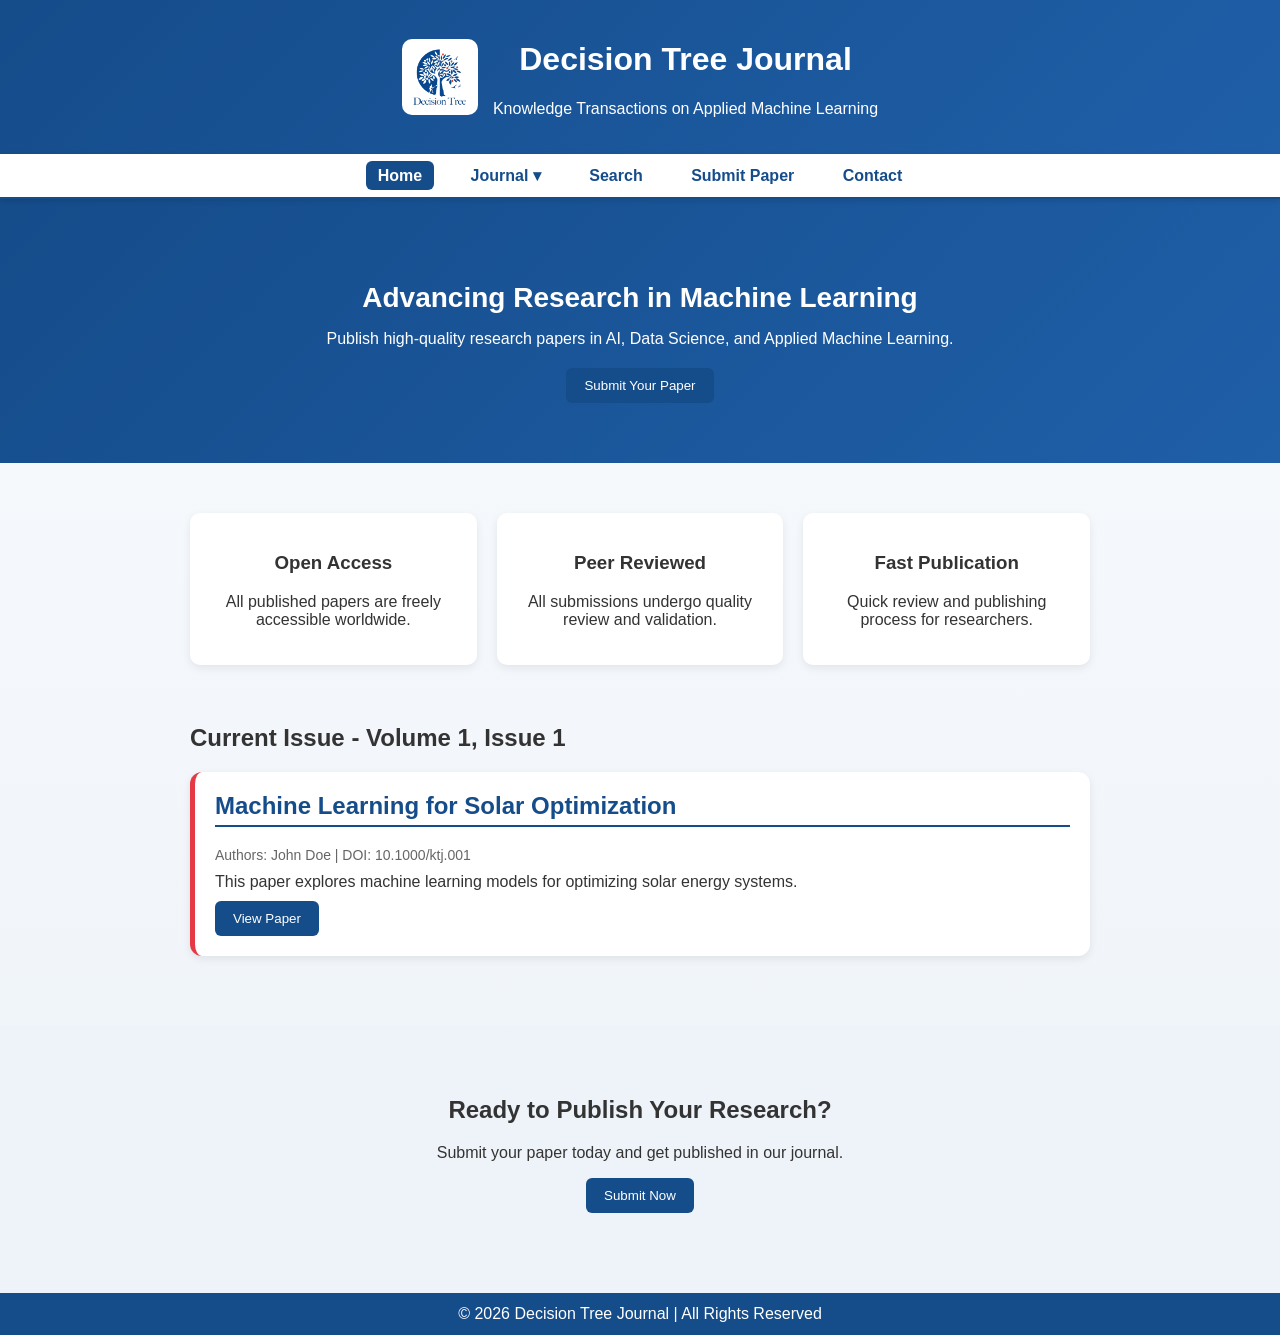
==== index.html @ e6f692b2 "Add files via upload" ====
<!DOCTYPE html>
<html lang="en">
<head>
<meta charset="UTF-8">
<meta name="viewport" content="width=device-width, initial-scale=1.0">

<title>Decision Tree Journal</title>
<meta name="description" content="Open Access Journal for Applied Machine Learning Research">

<link rel="stylesheet" href="style.css">
</head>

<body>

<!-- ===== HEADER ===== -->
<header>
  <div class="header-container">
    <div class="logo-box">
      <img src="images/logo.png" class="logo" alt="Logo">
    </div>
    <div>
      <h1>Decision Tree Journal</h1>
      <p>Knowledge Transactions on Applied Machine Learning</p>
    </div>
  </div>
</header>

<!-- ===== NAVBAR ===== -->
<nav>

<a href="index.html" class="active">Home</a>

<div class="dropdown">
  <a href="#">Journal ▾</a>
  <div class="dropdown-content">
    <a href="index.html">Current Issue</a>
    <a href="archives.html">Archives</a>
    <a href="editorial.html">Editorial Board</a>
  </div>
</div>

<a href="search.html">Search</a>
<a href="submit.html">Submit Paper</a>
<a href="contact.html">Contact</a>

</nav>

<!-- ===== MAIN CONTENT ===== -->
<main>

<!-- ===== HERO SECTION ===== -->
<section class="hero">
  <h2>Advancing Research in Machine Learning</h2>
  <p>Publish high-quality research papers in AI, Data Science, and Applied Machine Learning.</p>

  <a href="submit.html">
    <button>Submit Your Paper</button>
  </a>
</section>

<!-- ===== FEATURES ===== -->
<section class="features container">

  <div class="feature-box">
    <h3>Open Access</h3>
    <p>All published papers are freely accessible worldwide.</p>
  </div>

  <div class="feature-box">
    <h3>Peer Reviewed</h3>
    <p>All submissions undergo quality review and validation.</p>
  </div>

  <div class="feature-box">
    <h3>Fast Publication</h3>
    <p>Quick review and publishing process for researchers.</p>
  </div>

</section>

<!-- ===== CURRENT ISSUE ===== -->
<section class="container">

<h2>Current Issue - Volume 1, Issue 1</h2>

<div class="paper" data-category="ml">
<h2 class="paper-title">
  <a href="paper1.html">Machine Learning for Solar Optimization</a>
</h2>

<div class="meta">
Authors: John Doe | DOI: 10.1000/ktj.001
</div>

<div class="abstract">
This paper explores machine learning models for optimizing solar energy systems.
</div>

<a href="paper1.html">
<button>View Paper</button>
</a>
</div>

</section>

<!-- ===== CTA ===== -->
<section class="cta">
  <h2>Ready to Publish Your Research?</h2>
  <p>Submit your paper today and get published in our journal.</p>

  <a href="submit.html">
    <button>Submit Now</button>
  </a>
</section>

</main>

<!-- ===== FOOTER ===== -->
<footer>
© 2026 Decision Tree Journal | All Rights Reserved
</footer>

</body>
</html>
---- style.css ----
:root {
  --primary: #154c8a;   /* Logo Blue */
  --secondary: #0f2f5c; /* Dark Blue */
  --accent: #e63946;    /* Red */
  --background: #f9fbfd;
  --text: #333;
}

/* ===== BASE ===== */
body {
  font-family: 'Segoe UI', Arial;
  margin: 0;
  background: linear-gradient(to bottom, #f9fbfd, #eef3f9);
  color: var(--text);
}

a {
  color: var(--primary);
  text-decoration: none;
}

a:hover {
  color: var(--accent);
}

/* ===== HEADER ===== */
header {
  background: linear-gradient(135deg, #154c8a, #1f5fa8);
  color: white;
  padding: 20px;
  text-align: center;
}

.header-container {
  display: flex;
  align-items: center;
  justify-content: center;
  gap: 15px;
}

.logo {
  width: 70px;
}

/* ===== NAVBAR ===== */
nav {
  background: white;
  padding: 12px;
  text-align: center;
  border-bottom: 2px solid var(--primary);
  box-shadow: 0 2px 5px rgba(0,0,0,0.1);

  position: sticky;
  top: 0;
  z-index: 1000;
}

nav a {
  margin: 10px;
  font-weight: 600;
  padding: 6px 12px;
}

/* Active & Hover */
nav a.active,
nav a:hover {
  background: var(--primary);
  color: white;
  border-radius: 6px;
}

/* ===== DROPDOWN ===== */
.dropdown {
  display: inline-block;
  position: relative;
}

.dropdown-content {
  display: none;
  position: absolute;
  background: white;
  min-width: 160px;
  box-shadow: 0 4px 8px rgba(0,0,0,0.1);
  border-radius: 6px;
}

.dropdown-content a {
  display: block;
  padding: 10px;
  text-align: left;
}

.dropdown:hover .dropdown-content {
  display: block;
}

/* ===== CONTAINER ===== */
.container {
  max-width: 900px;
  margin: auto;
  padding: 20px;
}

/* ===== PAPER CARD ===== */
.paper {
  background: white;
  padding: 20px;
  margin-bottom: 20px;
  border-radius: 12px;
  box-shadow: 0 3px 8px rgba(0,0,0,0.08);
  border-left: 5px solid var(--accent);
}

.paper h2 {
  margin-top: 0;
  color: var(--primary);
  border-bottom: 2px solid var(--primary);
  padding-bottom: 5px;
}

/* ===== META ===== */
.meta {
  font-size: 14px;
  color: #666;
  margin-bottom: 10px;
}

.abstract {
  margin: 10px 0;
}

/* ===== BUTTON ===== */
button {
  padding: 10px 18px;
  background: var(--primary);
  color: white;
  border: none;
  border-radius: 6px;
  cursor: pointer;
}

button:hover {
  background: var(--secondary);
}

/* ===== CARD (Paper Page) ===== */
.card {
  background: white;
  padding: 25px;
  border-radius: 12px;
  box-shadow: 0 3px 8px rgba(0,0,0,0.08);
}

/* ===== FOOTER ===== */
footer {
  background: var(--primary);
  color: white;
  text-align: center;
  padding: 12px;
  margin-top: 30px;
}

/* Logo container (IMPORTANT FIX) */
.logo-box {
  background: white;
  padding: 8px;
  border-radius: 10px;
  display: flex;
  align-items: center;
}

/* Improve logo size */
.logo {
  width: 60px;
}

/* Better header alignment */
.header-container {
  display: flex;
  align-items: center;
  justify-content: center;
  gap: 15px;
}

/* HERO */
.hero {
  text-align: center;
  padding: 60px 20px;
  background: linear-gradient(135deg, #154c8a, #1f5fa8);
  color: white;
}

.hero h2 {
  font-size: 28px;
  margin-bottom: 10px;
}

.hero p {
  margin-bottom: 20px;
}

/* FEATURES */
.features {
  display: flex;
  gap: 20px;
  justify-content: space-between;
  margin-top: 30px;
}

.feature-box {
  background: white;
  padding: 20px;
  border-radius: 10px;
  flex: 1;
  text-align: center;
  box-shadow: 0 3px 8px rgba(0,0,0,0.08);
}

/* CTA */
.cta {
  text-align: center;
  padding: 50px 20px;
  background: #eef3f9;
  margin-top: 30px;
}

/* Search Bar */
#searchInput {
  width: 60%;
  padding: 10px;
  margin-right: 10px;
  border-radius: 6px;
  border: 1px solid #ccc;
}

/* Dropdown */
#filterCategory {
  padding: 10px;
  border-radius: 6px;
}
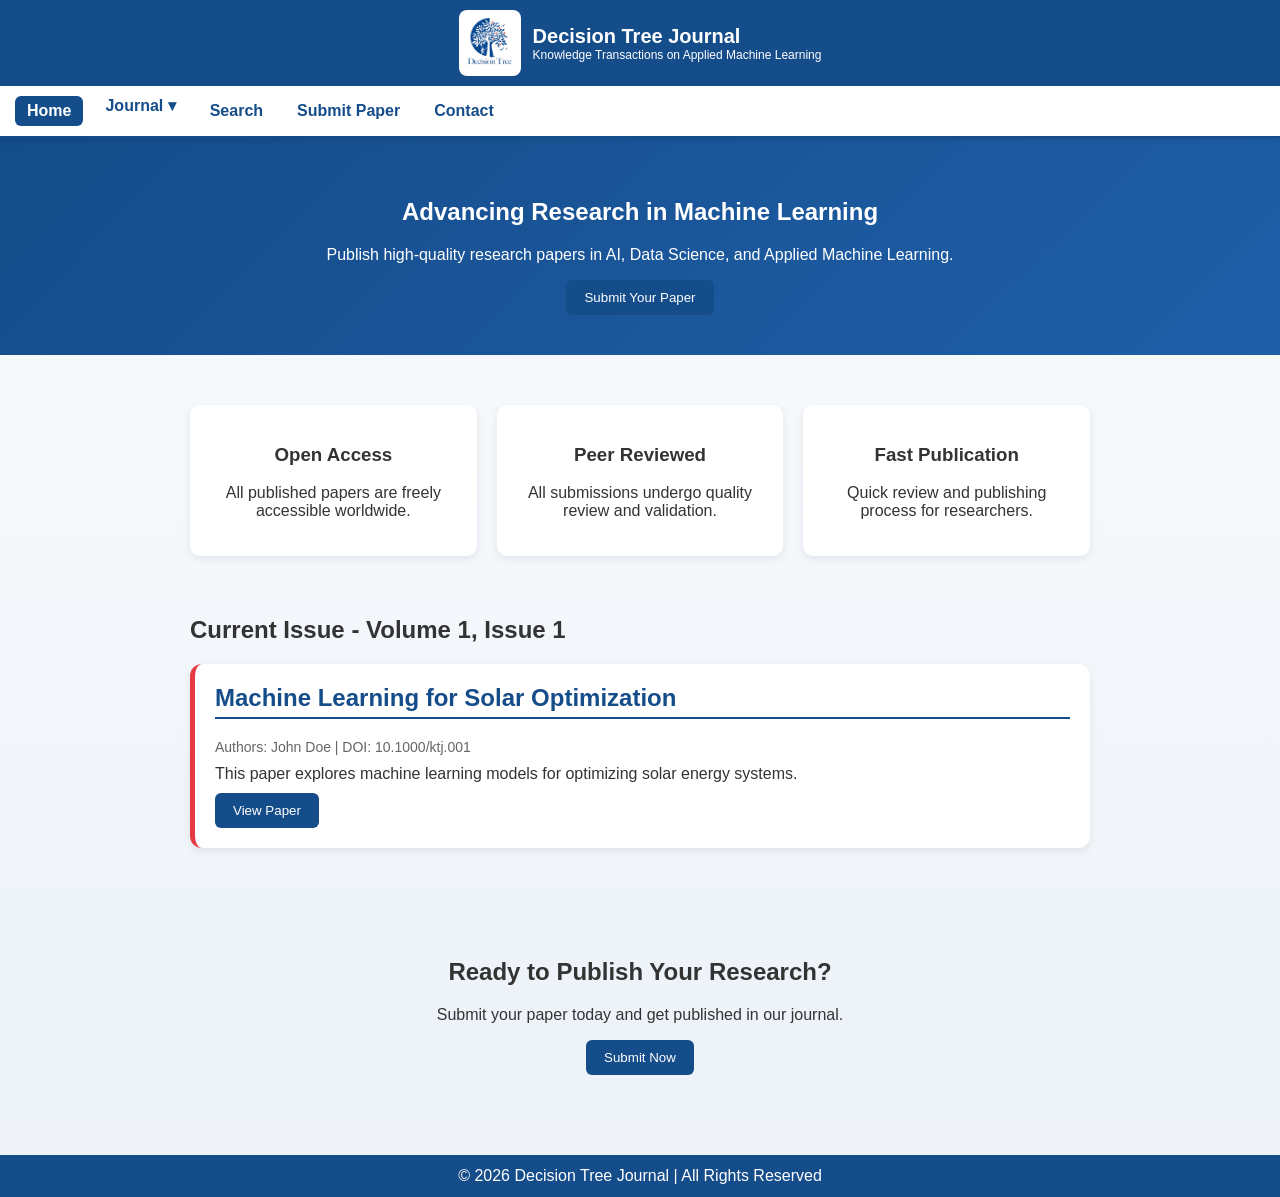
==== commit 5a83fcda: "NAV Bar ☰ and related styles" ====
--- a/index.html
+++ b/index.html
@@ -25,30 +25,42 @@
   </div>
 </header>
 
-<!-- ===== NAVBAR ===== -->
+<!-- ===== NAVBAR (UPDATED) ===== -->
 <nav>
+  <div class="nav-container">
 
-<a href="index.html" class="active">Home</a>
+    <!-- Hamburger -->
+    <div class="menu-toggle" onclick="toggleMenu()">
+      &#9776;
+    </div>
 
-<div class="dropdown">
-  <a href="#">Journal ▾</a>
-  <div class="dropdown-content">
-    <a href="index.html">Current Issue</a>
-    <a href="archives.html">Archives</a>
-    <a href="editorial.html">Editorial Board</a>
+    <!-- Links -->
+    <div class="nav-links" id="navLinks">
+
+      <a href="index.html" class="active">Home</a>
+
+      <div class="dropdown">
+        <a href="#">Journal ▾</a>
+        <div class="dropdown-content">
+          <a href="index.html">Current Issue</a>
+          <a href="archives.html">Archives</a>
+          <a href="editorial.html">Editorial Board</a>
+        </div>
+      </div>
+
+      <a href="search.html">Search</a>
+      <a href="submit.html">Submit Paper</a>
+      <a href="contact.html">Contact</a>
+
+    </div>
+
   </div>
-</div>
-
-<a href="search.html">Search</a>
-<a href="submit.html">Submit Paper</a>
-<a href="contact.html">Contact</a>
-
 </nav>
 
 <!-- ===== MAIN CONTENT ===== -->
 <main>
 
-<!-- ===== HERO SECTION ===== -->
+<!-- ===== HERO ===== -->
 <section class="hero">
   <h2>Advancing Research in Machine Learning</h2>
   <p>Publish high-quality research papers in AI, Data Science, and Applied Machine Learning.</p>
@@ -120,5 +132,13 @@
 © 2026 Decision Tree Journal | All Rights Reserved
 </footer>
 
+<!-- ===== JAVASCRIPT ===== -->
+<script>
+function toggleMenu() {
+  let menu = document.getElementById("navLinks");
+  menu.classList.toggle("show");
+}
+</script>
+
 </body>
 </html>
--- a/style.css
+++ b/style.css
@@ -1,7 +1,7 @@
 :root {
-  --primary: #154c8a;   /* Logo Blue */
-  --secondary: #0f2f5c; /* Dark Blue */
-  --accent: #e63946;    /* Red */
+  --primary: #154c8a;
+  --secondary: #0f2f5c;
+  --accent: #e63946;
   --background: #f9fbfd;
   --text: #333;
 }
@@ -25,28 +25,43 @@
 
 /* ===== HEADER ===== */
 header {
-  background: linear-gradient(135deg, #154c8a, #1f5fa8);
-  color: white;
-  padding: 20px;
-  text-align: center;
+  background: var(--primary);
+  color: white;
+  padding: 10px 15px;
 }
 
 .header-container {
   display: flex;
   align-items: center;
   justify-content: center;
-  gap: 15px;
+  gap: 12px;
+  flex-wrap: wrap;
+}
+
+.logo-box {
+  background: white;
+  padding: 6px;
+  border-radius: 8px;
 }
 
 .logo {
-  width: 70px;
+  width: 50px;
+}
+
+header h1 {
+  font-size: 20px;
+  margin: 0;
+}
+
+header p {
+  font-size: 12px;
+  margin: 0;
 }
 
 /* ===== NAVBAR ===== */
 nav {
   background: white;
-  padding: 12px;
-  text-align: center;
+  padding: 10px 15px;
   border-bottom: 2px solid var(--primary);
   box-shadow: 0 2px 5px rgba(0,0,0,0.1);
 
@@ -55,15 +70,35 @@
   z-index: 1000;
 }
 
-nav a {
-  margin: 10px;
+/* NAV STRUCTURE */
+.nav-container {
+  display: flex;
+  justify-content: space-between;
+  align-items: center;
+}
+
+/* NAV LINKS */
+.nav-links {
+  display: flex;
+  gap: 10px;
+}
+
+/* HAMBURGER */
+.menu-toggle {
+  display: none;
+  font-size: 22px;
+  cursor: pointer;
+}
+
+/* NAV LINKS STYLE */
+.nav-links a {
   font-weight: 600;
   padding: 6px 12px;
 }
 
-/* Active & Hover */
-nav a.active,
-nav a:hover {
+/* Active + Hover */
+.nav-links a.active,
+.nav-links a:hover {
   background: var(--primary);
   color: white;
   border-radius: 6px;
@@ -71,7 +106,6 @@
 
 /* ===== DROPDOWN ===== */
 .dropdown {
-  display: inline-block;
   position: relative;
 }
 
@@ -87,7 +121,6 @@
 .dropdown-content a {
   display: block;
   padding: 10px;
-  text-align: left;
 }
 
 .dropdown:hover .dropdown-content {
@@ -101,7 +134,7 @@
   padding: 20px;
 }
 
-/* ===== PAPER CARD ===== */
+/* ===== PAPER ===== */
 .paper {
   background: white;
   padding: 20px;
@@ -118,11 +151,10 @@
   padding-bottom: 5px;
 }
 
-/* ===== META ===== */
+/* ===== TEXT ===== */
 .meta {
   font-size: 14px;
   color: #666;
-  margin-bottom: 10px;
 }
 
 .abstract {
@@ -143,67 +175,18 @@
   background: var(--secondary);
 }
 
-/* ===== CARD (Paper Page) ===== */
-.card {
-  background: white;
-  padding: 25px;
-  border-radius: 12px;
-  box-shadow: 0 3px 8px rgba(0,0,0,0.08);
-}
-
-/* ===== FOOTER ===== */
-footer {
-  background: var(--primary);
-  color: white;
-  text-align: center;
-  padding: 12px;
-  margin-top: 30px;
-}
-
-/* Logo container (IMPORTANT FIX) */
-.logo-box {
-  background: white;
-  padding: 8px;
-  border-radius: 10px;
-  display: flex;
-  align-items: center;
-}
-
-/* Improve logo size */
-.logo {
-  width: 60px;
-}
-
-/* Better header alignment */
-.header-container {
-  display: flex;
-  align-items: center;
-  justify-content: center;
-  gap: 15px;
-}
-
-/* HERO */
+/* ===== HERO ===== */
 .hero {
   text-align: center;
-  padding: 60px 20px;
+  padding: 40px 15px;
   background: linear-gradient(135deg, #154c8a, #1f5fa8);
   color: white;
 }
 
-.hero h2 {
-  font-size: 28px;
-  margin-bottom: 10px;
-}
-
-.hero p {
-  margin-bottom: 20px;
-}
-
-/* FEATURES */
+/* ===== FEATURES ===== */
 .features {
   display: flex;
   gap: 20px;
-  justify-content: space-between;
   margin-top: 30px;
 }
 
@@ -216,25 +199,101 @@
   box-shadow: 0 3px 8px rgba(0,0,0,0.08);
 }
 
-/* CTA */
+/* ===== CTA ===== */
 .cta {
   text-align: center;
   padding: 50px 20px;
   background: #eef3f9;
+}
+
+/* ===== FOOTER ===== */
+footer {
+  background: var(--primary);
+  color: white;
+  text-align: center;
+  padding: 12px;
   margin-top: 30px;
 }
 
-/* Search Bar */
-#searchInput {
-  width: 60%;
+/* ===== MOBILE ===== */
+@media (max-width: 768px) {
+
+  /* Header */
+  .header-container {
+    flex-direction: column;
+    text-align: center;
+  }
+
+  .logo {
+    width: 45px;
+  }
+
+  header h1 {
+    font-size: 18px;
+  }
+
+  header p {
+    font-size: 11px;
+  }
+
+  /* NAV */
+  .menu-toggle {
+    display: block;
+  }
+
+  .nav-links {
+    display: none;
+    flex-direction: column;
+    width: 100%;
+    background: white;
+    margin-top: 10px;
+  }
+
+  .nav-links a {
+    padding: 10px;
+    border-top: 1px solid #eee;
+  }
+
+  .nav-links.show {
+    display: flex;
+  }
+
+  /* Dropdown mobile fix */
+  .dropdown-content {
+    position: static;
+    box-shadow: none;
+  }
+
+  /* Features fix */
+  .features {
+    flex-direction: column;
+  }
+
+  /* Hero */
+  .hero h2 {
+    font-size: 20px;
+  }
+
+  .hero p {
+    font-size: 14px;
+  }
+}
+
+/* SEARCH BOX */
+.search-box {
+  display: flex;
+  gap: 10px;
+  flex-wrap: wrap;
+}
+
+.search-box input {
+  flex: 1;
   padding: 10px;
-  margin-right: 10px;
   border-radius: 6px;
   border: 1px solid #ccc;
 }
 
-/* Dropdown */
-#filterCategory {
+.search-box select {
   padding: 10px;
   border-radius: 6px;
 }
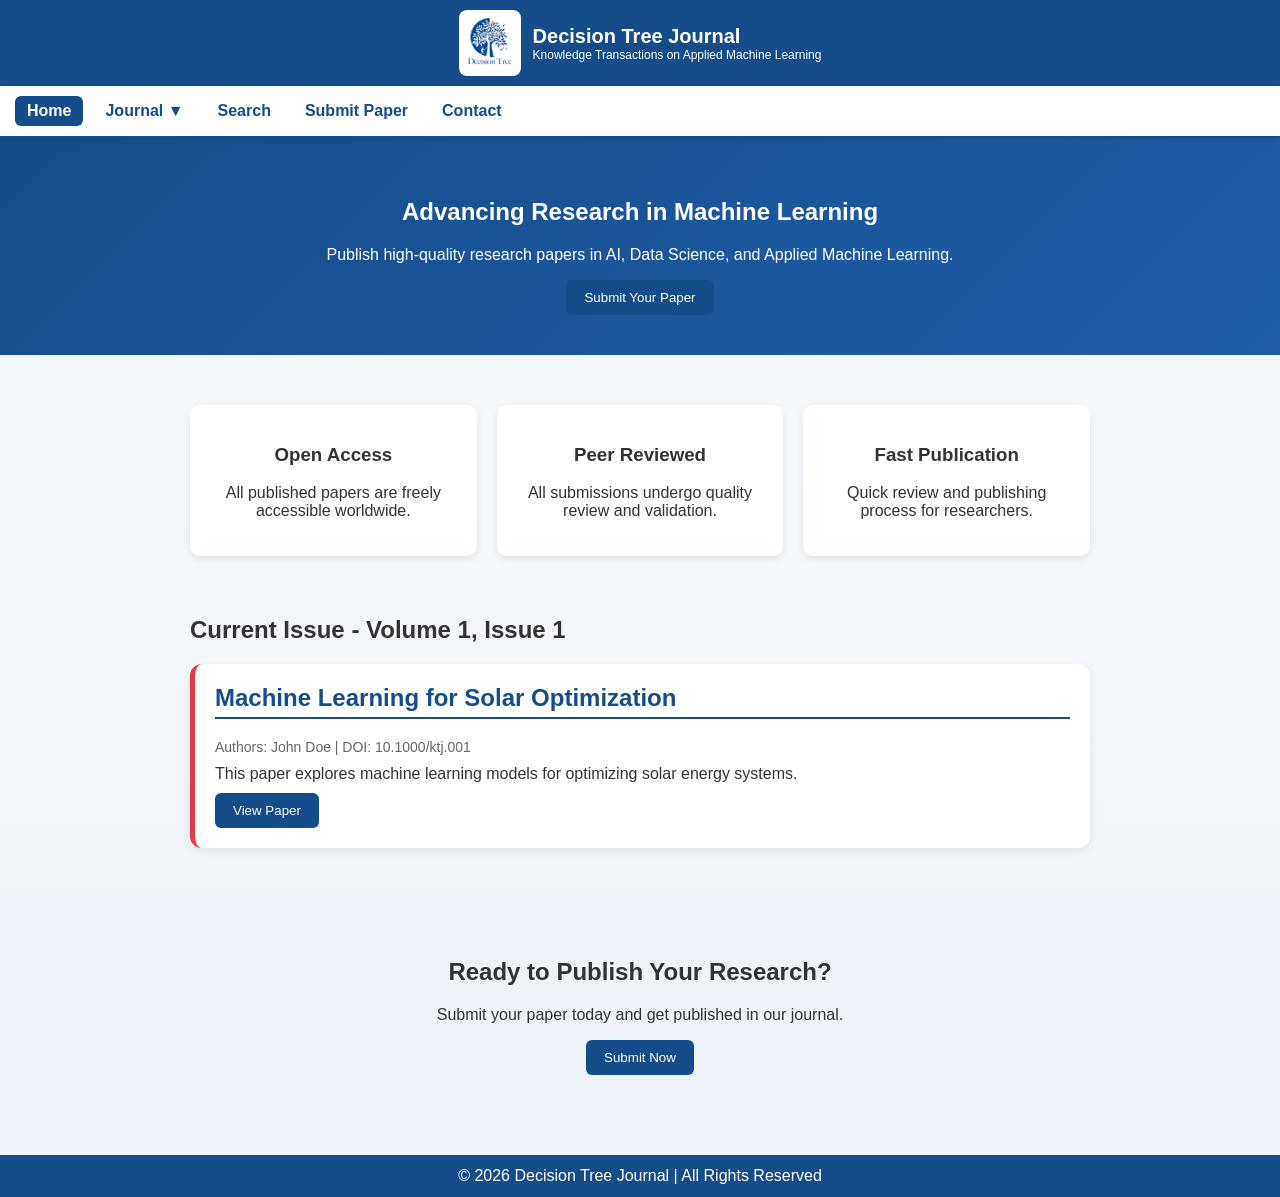
==== commit 11acca4b: "fix" ====
--- a/index.html
+++ b/index.html
@@ -25,7 +25,7 @@
   </div>
 </header>
 
-<!-- ===== NAVBAR (UPDATED) ===== -->
+<!-- ===== NAVBAR ===== -->
 <nav>
   <div class="nav-container">
 
@@ -39,8 +39,12 @@
 
       <a href="index.html" class="active">Home</a>
 
+      <!-- DROPDOWN -->
       <div class="dropdown">
-        <a href="#">Journal ▾</a>
+        <a href="#" onclick="toggleDropdown(event)">
+          Journal ▼
+        </a>
+
         <div class="dropdown-content">
           <a href="index.html">Current Issue</a>
           <a href="archives.html">Archives</a>
@@ -60,7 +64,7 @@
 <!-- ===== MAIN CONTENT ===== -->
 <main>
 
-<!-- ===== HERO ===== -->
+<!-- HERO -->
 <section class="hero">
   <h2>Advancing Research in Machine Learning</h2>
   <p>Publish high-quality research papers in AI, Data Science, and Applied Machine Learning.</p>
@@ -70,7 +74,7 @@
   </a>
 </section>
 
-<!-- ===== FEATURES ===== -->
+<!-- FEATURES -->
 <section class="features container">
 
   <div class="feature-box">
@@ -90,7 +94,7 @@
 
 </section>
 
-<!-- ===== CURRENT ISSUE ===== -->
+<!-- CURRENT ISSUE -->
 <section class="container">
 
 <h2>Current Issue - Volume 1, Issue 1</h2>
@@ -115,7 +119,7 @@
 
 </section>
 
-<!-- ===== CTA ===== -->
+<!-- CTA -->
 <section class="cta">
   <h2>Ready to Publish Your Research?</h2>
   <p>Submit your paper today and get published in our journal.</p>
@@ -134,10 +138,23 @@
 
 <!-- ===== JAVASCRIPT ===== -->
 <script>
+
+/* HAMBURGER MENU */
 function toggleMenu() {
   let menu = document.getElementById("navLinks");
   menu.classList.toggle("show");
 }
+
+/* DROPDOWN CLICK (MOBILE) */
+function toggleDropdown(event) {
+  event.preventDefault();
+
+  let dropdown = event.target.parentElement;
+  let content = dropdown.querySelector(".dropdown-content");
+
+  content.classList.toggle("show-dropdown");
+}
+
 </script>
 
 </body>
--- a/style.css
+++ b/style.css
@@ -70,7 +70,6 @@
   z-index: 1000;
 }
 
-/* NAV STRUCTURE */
 .nav-container {
   display: flex;
   justify-content: space-between;
@@ -80,6 +79,7 @@
 /* NAV LINKS */
 .nav-links {
   display: flex;
+  align-items: center;
   gap: 10px;
 }
 
@@ -90,15 +90,30 @@
   cursor: pointer;
 }
 
-/* NAV LINKS STYLE */
+/* NAV LINK STYLE */
 .nav-links a {
   font-weight: 600;
   padding: 6px 12px;
 }
 
-/* Active + Hover */
+/* ACTIVE + HOVER */
 .nav-links a.active,
 .nav-links a:hover {
+  background: var(--primary);
+  color: white;
+  border-radius: 6px;
+}
+
+/* ===== FIX JOURNAL BUTTON ===== */
+.dropdown > a {
+  font-weight: 600;
+  padding: 6px 12px;
+  display: inline-block;
+  color: var(--primary);
+}
+
+.dropdown > a:hover,
+.dropdown > a.active {
   background: var(--primary);
   color: white;
   border-radius: 6px;
@@ -109,6 +124,7 @@
   position: relative;
 }
 
+/* Hidden initially */
 .dropdown-content {
   display: none;
   position: absolute;
@@ -116,15 +132,32 @@
   min-width: 160px;
   box-shadow: 0 4px 8px rgba(0,0,0,0.1);
   border-radius: 6px;
-}
-
+
+  opacity: 0;
+  transform: translateY(10px);
+  transition: all 0.2s ease;
+}
+
+/* Dropdown links */
 .dropdown-content a {
   display: block;
   padding: 10px;
 }
 
-.dropdown:hover .dropdown-content {
+/* Desktop hover */
+@media (min-width: 769px) {
+  .dropdown:hover .dropdown-content {
+    display: block;
+    opacity: 1;
+    transform: translateY(0);
+  }
+}
+
+/* Mobile click */
+.dropdown-content.show-dropdown {
   display: block;
+  opacity: 1;
+  transform: translateY(0);
 }
 
 /* ===== CONTAINER ===== */
@@ -258,13 +291,14 @@
     display: flex;
   }
 
-  /* Dropdown mobile fix */
+  /* Dropdown mobile */
   .dropdown-content {
     position: static;
+    width: 100%;
     box-shadow: none;
   }
 
-  /* Features fix */
+  /* Features */
   .features {
     flex-direction: column;
   }
@@ -279,7 +313,7 @@
   }
 }
 
-/* SEARCH BOX */
+/* ===== SEARCH BOX ===== */
 .search-box {
   display: flex;
   gap: 10px;
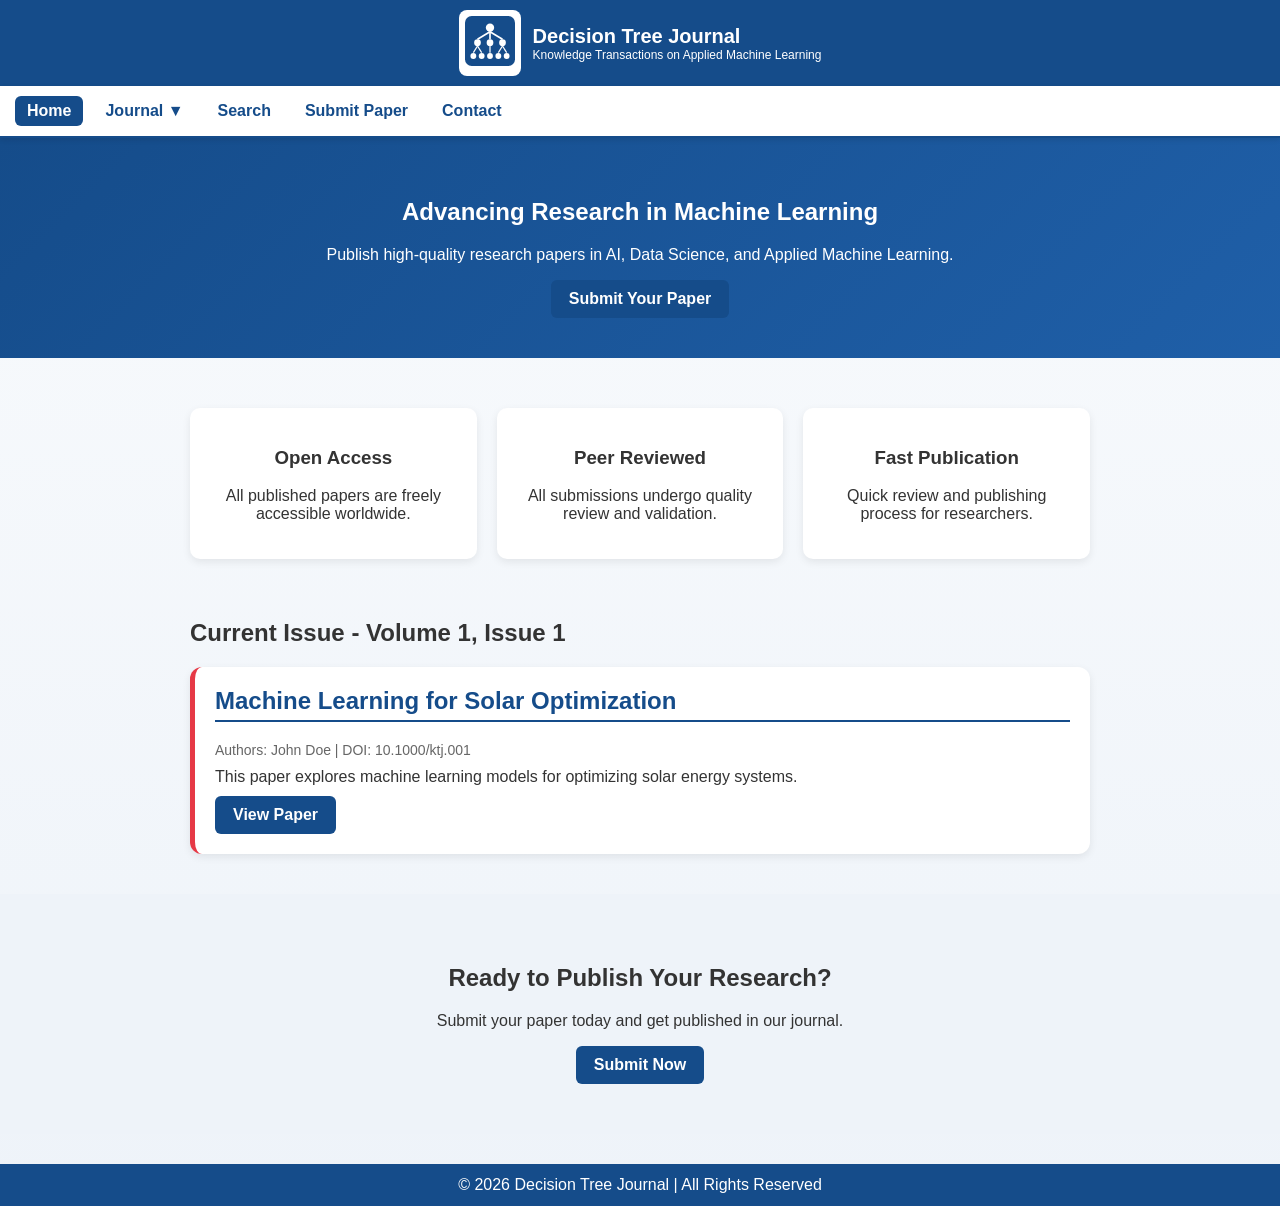
==== commit f3e5e291: "Implement reusable button styles and update links to use buttons; enhance card styling for consisten" ====
--- a/index.html
+++ b/index.html
@@ -16,7 +16,7 @@
 <header>
   <div class="header-container">
     <div class="logo-box">
-      <img src="images/logo.png" class="logo" alt="Logo">
+      <img src="images/logo.svg" class="logo" alt="Logo">
     </div>
     <div>
       <h1>Decision Tree Journal</h1>
@@ -69,9 +69,7 @@
   <h2>Advancing Research in Machine Learning</h2>
   <p>Publish high-quality research papers in AI, Data Science, and Applied Machine Learning.</p>
 
-  <a href="submit.html">
-    <button>Submit Your Paper</button>
-  </a>
+  <a href="submit.html" class="btn">Submit Your Paper</a>
 </section>
 
 <!-- FEATURES -->
@@ -112,9 +110,7 @@
 This paper explores machine learning models for optimizing solar energy systems.
 </div>
 
-<a href="paper1.html">
-<button>View Paper</button>
-</a>
+<a href="paper1.html" class="btn">View Paper</a>
 </div>
 
 </section>
@@ -124,9 +120,7 @@
   <h2>Ready to Publish Your Research?</h2>
   <p>Submit your paper today and get published in our journal.</p>
 
-  <a href="submit.html">
-    <button>Submit Now</button>
-  </a>
+  <a href="submit.html" class="btn">Submit Now</a>
 </section>
 
 </main>
@@ -148,12 +142,20 @@
 /* DROPDOWN CLICK (MOBILE) */
 function toggleDropdown(event) {
   event.preventDefault();
-
-  let dropdown = event.target.parentElement;
-  let content = dropdown.querySelector(".dropdown-content");
-
+  let content = event.currentTarget.nextElementSibling;
+  document.querySelectorAll(".dropdown-content").forEach(el => {
+    if (el !== content) el.classList.remove("show-dropdown");
+  });
   content.classList.toggle("show-dropdown");
 }
+
+document.addEventListener("click", function(e) {
+  if (!e.target.closest(".dropdown")) {
+    document.querySelectorAll(".dropdown-content").forEach(el => {
+      el.classList.remove("show-dropdown");
+    });
+  }
+});
 
 </script>
 
--- a/style.css
+++ b/style.css
@@ -208,6 +208,23 @@
   background: var(--secondary);
 }
 
+/* Reusable button-like links */
+.btn {
+  display: inline-block;
+  padding: 10px 18px;
+  background: var(--primary);
+  color: white;
+  border: none;
+  border-radius: 6px;
+  cursor: pointer;
+  font-weight: 600;
+}
+
+.btn:hover {
+  background: var(--secondary);
+  color: white;
+}
+
 /* ===== HERO ===== */
 .hero {
   text-align: center;
@@ -330,4 +347,17 @@
 .search-box select {
   padding: 10px;
   border-radius: 6px;
+}
+
+/* Shared card block used on multiple pages */
+.card {
+  background: white;
+  padding: 20px;
+  margin-bottom: 20px;
+  border-radius: 12px;
+  box-shadow: 0 3px 8px rgba(0, 0, 0, 0.08);
+}
+
+.card.center {
+  text-align: center;
 }
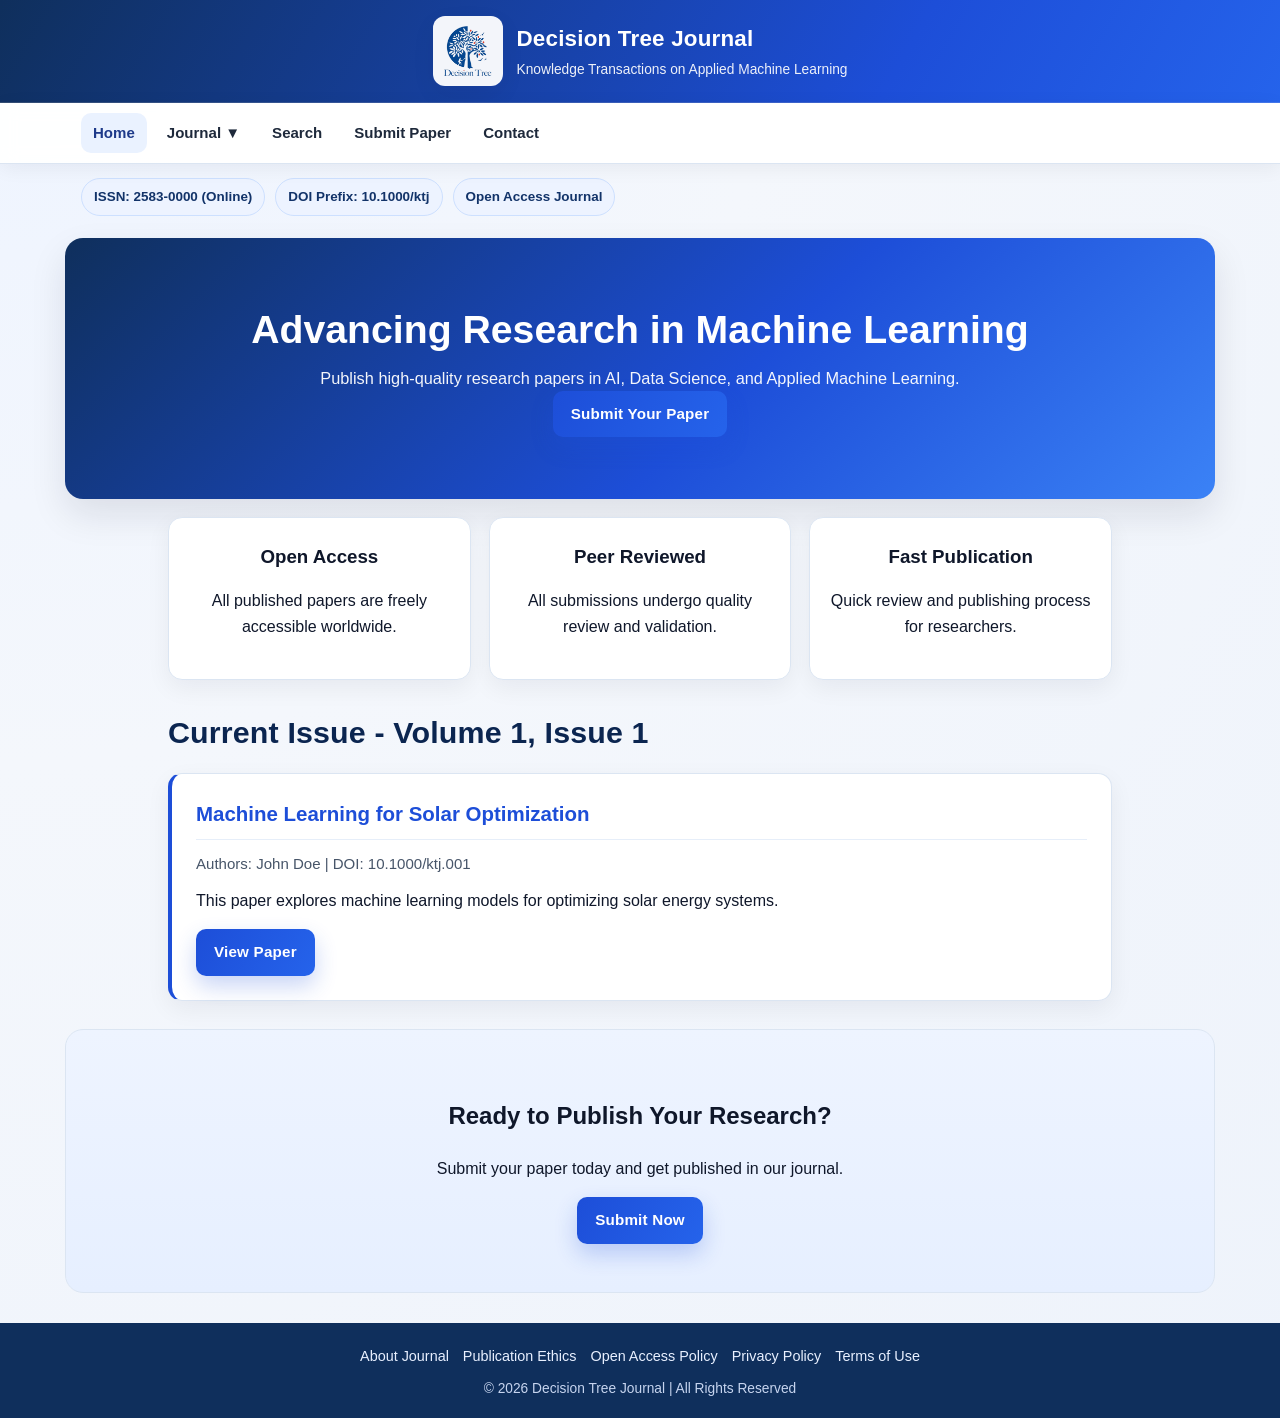
==== commit cb5d26e0: "Update logo image format to PNG, add publication badges section, and enhance footer links across mul" ====
--- a/index.html
+++ b/index.html
@@ -16,7 +16,7 @@
 <header>
   <div class="header-container">
     <div class="logo-box">
-      <img src="images/logo.svg" class="logo" alt="Logo">
+      <img src="images/logo.png" class="logo" alt="Logo">
     </div>
     <div>
       <h1>Decision Tree Journal</h1>
@@ -61,6 +61,14 @@
   </div>
 </nav>
 
+<section class="publication-strip">
+  <div class="publication-badges">
+    <span>ISSN: 2583-0000 (Online)</span>
+    <span>DOI Prefix: 10.1000/ktj</span>
+    <span>Open Access Journal</span>
+  </div>
+</section>
+
 <!-- ===== MAIN CONTENT ===== -->
 <main>
 
@@ -95,7 +103,7 @@
 <!-- CURRENT ISSUE -->
 <section class="container">
 
-<h2>Current Issue - Volume 1, Issue 1</h2>
+<h2 class="section-title">Current Issue - Volume 1, Issue 1</h2>
 
 <div class="paper" data-category="ml">
 <h2 class="paper-title">
@@ -127,7 +135,14 @@
 
 <!-- ===== FOOTER ===== -->
 <footer>
-© 2026 Decision Tree Journal | All Rights Reserved
+  <div class="footer-links">
+    <a href="about.html">About Journal</a>
+    <a href="ethics.html">Publication Ethics</a>
+    <a href="open-access.html">Open Access Policy</a>
+    <a href="privacy.html">Privacy Policy</a>
+    <a href="terms.html">Terms of Use</a>
+  </div>
+  <p class="footer-copy">© 2026 Decision Tree Journal | All Rights Reserved</p>
 </footer>
 
 <!-- ===== JAVASCRIPT ===== -->
--- a/style.css
+++ b/style.css
@@ -1,150 +1,160 @@
 :root {
-  --primary: #154c8a;
-  --secondary: #0f2f5c;
-  --accent: #e63946;
-  --background: #f9fbfd;
-  --text: #333;
-}
-
-/* ===== BASE ===== */
+  --bg: #f4f7fc;
+  --surface: #ffffff;
+  --surface-soft: #f8faff;
+  --text: #0f172a;
+  --text-muted: #475569;
+  --primary: #1d4ed8;
+  --primary-dark: #1e3a8a;
+  --border: #dbe5f2;
+  --shadow-sm: 0 8px 24px rgba(15, 23, 42, 0.06);
+  --shadow-md: 0 16px 36px rgba(15, 23, 42, 0.1);
+  --radius: 14px;
+}
+
+* {
+  box-sizing: border-box;
+}
+
 body {
-  font-family: 'Segoe UI', Arial;
   margin: 0;
-  background: linear-gradient(to bottom, #f9fbfd, #eef3f9);
+  font-family: "Segoe UI", "Inter", "Roboto", Arial, sans-serif;
   color: var(--text);
+  background: radial-gradient(circle at top left, #eef4ff 0%, var(--bg) 40%, #eef3fb 100%);
+  line-height: 1.6;
 }
 
 a {
   color: var(--primary);
   text-decoration: none;
+  transition: color 0.2s ease;
 }
 
 a:hover {
-  color: var(--accent);
-}
-
-/* ===== HEADER ===== */
+  color: var(--primary-dark);
+}
+
 header {
-  background: var(--primary);
-  color: white;
-  padding: 10px 15px;
+  background: linear-gradient(120deg, #0f2f5c 0%, #1d4ed8 70%, #2563eb 100%);
+  color: #fff;
+  padding: 16px 18px;
+  border-bottom: 1px solid rgba(255, 255, 255, 0.15);
 }
 
 .header-container {
+  max-width: 1150px;
+  margin: 0 auto;
   display: flex;
   align-items: center;
   justify-content: center;
-  gap: 12px;
+  gap: 14px;
   flex-wrap: wrap;
 }
 
 .logo-box {
-  background: white;
-  padding: 6px;
-  border-radius: 8px;
+  background: rgba(255, 255, 255, 0.95);
+  padding: 8px;
+  border-radius: 12px;
+  box-shadow: var(--shadow-sm);
 }
 
 .logo {
-  width: 50px;
+  width: 54px;
+  display: block;
 }
 
 header h1 {
-  font-size: 20px;
   margin: 0;
+  font-size: 1.4rem;
+  font-weight: 700;
+  letter-spacing: 0.2px;
 }
 
 header p {
-  font-size: 12px;
-  margin: 0;
-}
-
-/* ===== NAVBAR ===== */
+  margin: 2px 0 0;
+  font-size: 0.86rem;
+  opacity: 0.92;
+}
+
 nav {
-  background: white;
-  padding: 10px 15px;
-  border-bottom: 2px solid var(--primary);
-  box-shadow: 0 2px 5px rgba(0,0,0,0.1);
-
   position: sticky;
   top: 0;
   z-index: 1000;
+  background: rgba(255, 255, 255, 0.94);
+  border-bottom: 1px solid var(--border);
+  box-shadow: 0 4px 20px rgba(15, 23, 42, 0.06);
+  backdrop-filter: blur(8px);
 }
 
 .nav-container {
+  max-width: 1150px;
+  margin: 0 auto;
+  padding: 10px 16px;
   display: flex;
   justify-content: space-between;
   align-items: center;
 }
 
-/* NAV LINKS */
 .nav-links {
   display: flex;
   align-items: center;
-  gap: 10px;
-}
-
-/* HAMBURGER */
+  gap: 8px;
+}
+
 .menu-toggle {
   display: none;
-  font-size: 22px;
+  font-size: 24px;
+  line-height: 1;
   cursor: pointer;
-}
-
-/* NAV LINK STYLE */
-.nav-links a {
+  color: var(--text);
+  padding: 6px 10px;
+  border-radius: 10px;
+}
+
+.nav-links a,
+.dropdown > a {
+  color: #1e293b;
   font-weight: 600;
-  padding: 6px 12px;
-}
-
-/* ACTIVE + HOVER */
+  font-size: 0.94rem;
+  padding: 8px 12px;
+  border-radius: 10px;
+  transition: all 0.2s ease;
+}
+
 .nav-links a.active,
-.nav-links a:hover {
-  background: var(--primary);
-  color: white;
-  border-radius: 6px;
-}
-
-/* ===== FIX JOURNAL BUTTON ===== */
-.dropdown > a {
-  font-weight: 600;
-  padding: 6px 12px;
-  display: inline-block;
-  color: var(--primary);
-}
-
+.nav-links a:hover,
 .dropdown > a:hover,
 .dropdown > a.active {
-  background: var(--primary);
-  color: white;
-  border-radius: 6px;
-}
-
-/* ===== DROPDOWN ===== */
+  background: #eaf2ff;
+  color: var(--primary-dark);
+}
+
 .dropdown {
   position: relative;
 }
 
-/* Hidden initially */
 .dropdown-content {
   display: none;
   position: absolute;
-  background: white;
-  min-width: 160px;
-  box-shadow: 0 4px 8px rgba(0,0,0,0.1);
-  border-radius: 6px;
-
+  top: calc(100% + 8px);
+  left: 0;
+  min-width: 210px;
+  background: var(--surface);
+  border: 1px solid var(--border);
+  border-radius: 12px;
+  box-shadow: var(--shadow-sm);
   opacity: 0;
-  transform: translateY(10px);
-  transition: all 0.2s ease;
-}
-
-/* Dropdown links */
+  transform: translateY(8px);
+  transition: opacity 0.2s ease, transform 0.2s ease;
+}
+
 .dropdown-content a {
   display: block;
-  padding: 10px;
-}
-
-/* Desktop hover */
+  padding: 10px 12px;
+  border-radius: 8px;
+  margin: 6px;
+}
+
 @media (min-width: 769px) {
   .dropdown:hover .dropdown-content {
     display: block;
@@ -153,211 +163,350 @@
   }
 }
 
-/* Mobile click */
 .dropdown-content.show-dropdown {
   display: block;
   opacity: 1;
   transform: translateY(0);
 }
 
-/* ===== CONTAINER ===== */
 .container {
-  max-width: 900px;
-  margin: auto;
-  padding: 20px;
-}
-
-/* ===== PAPER ===== */
+  max-width: 980px;
+  margin: 28px auto;
+  padding: 0 18px;
+}
+
+.section-title {
+  margin: 0 0 16px;
+  font-size: clamp(1.35rem, 2.5vw, 1.9rem);
+  font-weight: 700;
+  letter-spacing: 0.15px;
+  color: #0b2550;
+}
+
+.page-title {
+  margin: 0 0 10px;
+  font-size: clamp(1.55rem, 3vw, 2.1rem);
+  line-height: 1.2;
+  color: #0b2550;
+}
+
+.publication-strip {
+  max-width: 1150px;
+  margin: 14px auto 0;
+  padding: 0 16px;
+}
+
+.publication-badges {
+  display: flex;
+  flex-wrap: wrap;
+  gap: 10px;
+  align-items: center;
+}
+
+.publication-badges span {
+  display: inline-block;
+  background: #edf3ff;
+  color: #123369;
+  border: 1px solid #cde0ff;
+  border-radius: 999px;
+  padding: 7px 12px;
+  font-size: 0.84rem;
+  font-weight: 600;
+}
+
+.hero {
+  margin: 22px auto 0;
+  max-width: 1150px;
+  border-radius: 18px;
+  text-align: center;
+  padding: 68px 20px 62px;
+  color: #fff;
+  background: linear-gradient(135deg, #0f2f5c 0%, #1d4ed8 58%, #3b82f6 100%);
+  box-shadow: var(--shadow-md);
+}
+
+.hero h2 {
+  margin: 0 0 12px;
+  font-size: clamp(1.7rem, 4vw, 2.45rem);
+  font-weight: 750;
+  line-height: 1.2;
+}
+
+.hero p {
+  margin: 0 auto;
+  max-width: 760px;
+  font-size: 1.02rem;
+  opacity: 0.95;
+}
+
+.features {
+  display: flex;
+  gap: 18px;
+  margin-top: 18px;
+}
+
+.feature-box {
+  flex: 1;
+  background: var(--surface);
+  border: 1px solid var(--border);
+  border-radius: var(--radius);
+  padding: 24px 20px;
+  text-align: center;
+  box-shadow: var(--shadow-sm);
+  transition: transform 0.2s ease, box-shadow 0.2s ease;
+}
+
+.feature-box:hover {
+  transform: translateY(-3px);
+  box-shadow: var(--shadow-md);
+}
+
+.feature-box h3 {
+  margin-top: 0;
+  margin-bottom: 8px;
+}
+
+.paper,
+.card {
+  background: var(--surface);
+  border: 1px solid var(--border);
+  border-radius: var(--radius);
+  padding: 24px;
+  margin-bottom: 18px;
+  box-shadow: var(--shadow-sm);
+}
+
 .paper {
-  background: white;
-  padding: 20px;
-  margin-bottom: 20px;
-  border-radius: 12px;
-  box-shadow: 0 3px 8px rgba(0,0,0,0.08);
-  border-left: 5px solid var(--accent);
+  border-left: 4px solid var(--primary);
 }
 
 .paper h2 {
-  margin-top: 0;
-  color: var(--primary);
-  border-bottom: 2px solid var(--primary);
-  padding-bottom: 5px;
-}
-
-/* ===== TEXT ===== */
+  margin: 0 0 12px;
+  color: #0b2550;
+  font-size: 1.28rem;
+  border-bottom: 1px solid #e6eef9;
+  padding-bottom: 8px;
+}
+
 .meta {
-  font-size: 14px;
-  color: #666;
+  color: var(--text-muted);
+  font-size: 0.94rem;
 }
 
 .abstract {
-  margin: 10px 0;
-}
-
-/* ===== BUTTON ===== */
-button {
-  padding: 10px 18px;
-  background: var(--primary);
-  color: white;
-  border: none;
-  border-radius: 6px;
-  cursor: pointer;
-}
-
-button:hover {
-  background: var(--secondary);
-}
-
-/* Reusable button-like links */
+  margin: 12px 0 16px;
+}
+
+button,
 .btn {
   display: inline-block;
-  padding: 10px 18px;
-  background: var(--primary);
-  color: white;
   border: none;
-  border-radius: 6px;
+  border-radius: 10px;
+  padding: 11px 18px;
+  font-size: 0.95rem;
+  font-weight: 600;
+  letter-spacing: 0.2px;
   cursor: pointer;
-  font-weight: 600;
-}
-
+  background: linear-gradient(120deg, #1d4ed8 0%, #2563eb 100%);
+  color: #fff;
+  box-shadow: 0 10px 22px rgba(29, 78, 216, 0.24);
+  transition: transform 0.2s ease, box-shadow 0.2s ease, filter 0.2s ease;
+}
+
+button:hover,
 .btn:hover {
-  background: var(--secondary);
-  color: white;
-}
-
-/* ===== HERO ===== */
-.hero {
+  color: #fff;
+  transform: translateY(-1px);
+  box-shadow: 0 14px 26px rgba(29, 78, 216, 0.3);
+  filter: brightness(1.02);
+}
+
+.cta {
+  max-width: 1150px;
+  margin: 22px auto 0;
+  padding: 48px 20px;
   text-align: center;
-  padding: 40px 15px;
-  background: linear-gradient(135deg, #154c8a, #1f5fa8);
-  color: white;
-}
-
-/* ===== FEATURES ===== */
+  border-radius: 18px;
+  background: linear-gradient(180deg, #eef4ff 0%, #e6efff 100%);
+  border: 1px solid var(--border);
+}
+
+footer {
+  margin-top: 30px;
+  padding: 22px 16px 18px;
+  text-align: center;
+  color: #dbe7ff;
+  background: #0f2f5c;
+}
+
+.footer-links {
+  margin: 0 0 10px;
+  display: flex;
+  justify-content: center;
+  flex-wrap: wrap;
+  gap: 8px 14px;
+}
+
+.footer-links a {
+  color: #e8f0ff;
+  font-size: 0.9rem;
+}
+
+.footer-links a:hover {
+  color: #ffffff;
+}
+
+.footer-copy {
+  margin: 0;
+  font-size: 0.86rem;
+  opacity: 0.9;
+}
+
+.search-box {
+  display: flex;
+  gap: 10px;
+  flex-wrap: wrap;
+}
+
+.search-box input,
+.search-box select {
+  padding: 11px 12px;
+  border: 1px solid #cdd9ea;
+  border-radius: 10px;
+  background: #fff;
+  font-size: 0.95rem;
+  outline: none;
+}
+
+.search-box input {
+  flex: 1;
+  min-width: 220px;
+}
+
+.search-box input:focus,
+.search-box select:focus {
+  border-color: #7aa2ff;
+  box-shadow: 0 0 0 3px rgba(59, 130, 246, 0.2);
+}
+
+.card.center {
+  text-align: center;
+}
+
+/* Subtle section reveals for a polished feel */
+.hero,
+.features,
+.paper,
+.card,
+.cta {
+  animation: sectionFadeUp 560ms ease both;
+}
+
 .features {
-  display: flex;
-  gap: 20px;
-  margin-top: 30px;
-}
-
-.feature-box {
-  background: white;
-  padding: 20px;
-  border-radius: 10px;
-  flex: 1;
-  text-align: center;
-  box-shadow: 0 3px 8px rgba(0,0,0,0.08);
-}
-
-/* ===== CTA ===== */
+  animation-delay: 100ms;
+}
+
 .cta {
-  text-align: center;
-  padding: 50px 20px;
-  background: #eef3f9;
-}
-
-/* ===== FOOTER ===== */
-footer {
-  background: var(--primary);
-  color: white;
-  text-align: center;
-  padding: 12px;
-  margin-top: 30px;
-}
-
-/* ===== MOBILE ===== */
+  animation-delay: 140ms;
+}
+
+@keyframes sectionFadeUp {
+  from {
+    opacity: 0;
+    transform: translateY(12px);
+  }
+  to {
+    opacity: 1;
+    transform: translateY(0);
+  }
+}
+
+@media (prefers-reduced-motion: reduce) {
+  .hero,
+  .features,
+  .paper,
+  .card,
+  .cta {
+    animation: none;
+  }
+}
+
 @media (max-width: 768px) {
-
-  /* Header */
+  header {
+    padding: 14px 12px;
+  }
+
   .header-container {
     flex-direction: column;
     text-align: center;
-  }
-
-  .logo {
-    width: 45px;
+    gap: 10px;
   }
 
   header h1 {
-    font-size: 18px;
+    font-size: 1.2rem;
   }
 
   header p {
-    font-size: 11px;
-  }
-
-  /* NAV */
+    font-size: 0.8rem;
+  }
+
+  .hero {
+    margin: 14px 12px 0;
+    border-radius: 14px;
+    padding: 46px 16px 40px;
+  }
+
+  .publication-strip {
+    padding: 0 12px;
+  }
+
+  .publication-badges span {
+    font-size: 0.8rem;
+    padding: 6px 10px;
+  }
+
   .menu-toggle {
     display: block;
   }
 
   .nav-links {
     display: none;
+    margin-top: 10px;
+    width: 100%;
     flex-direction: column;
-    width: 100%;
-    background: white;
-    margin-top: 10px;
-  }
-
-  .nav-links a {
-    padding: 10px;
-    border-top: 1px solid #eee;
+    align-items: stretch;
+    gap: 6px;
+    background: #fff;
+    border: 1px solid var(--border);
+    border-radius: 12px;
+    padding: 8px;
+  }
+
+  .nav-links a,
+  .dropdown > a {
+    padding: 10px 12px;
   }
 
   .nav-links.show {
     display: flex;
   }
 
-  /* Dropdown mobile */
   .dropdown-content {
     position: static;
-    width: 100%;
-    box-shadow: none;
-  }
-
-  /* Features */
+    min-width: 100%;
+    margin-top: 6px;
+  }
+
   .features {
     flex-direction: column;
   }
 
-  /* Hero */
-  .hero h2 {
-    font-size: 20px;
-  }
-
-  .hero p {
-    font-size: 14px;
-  }
-}
-
-/* ===== SEARCH BOX ===== */
-.search-box {
-  display: flex;
-  gap: 10px;
-  flex-wrap: wrap;
-}
-
-.search-box input {
-  flex: 1;
-  padding: 10px;
-  border-radius: 6px;
-  border: 1px solid #ccc;
-}
-
-.search-box select {
-  padding: 10px;
-  border-radius: 6px;
-}
-
-/* Shared card block used on multiple pages */
-.card {
-  background: white;
-  padding: 20px;
-  margin-bottom: 20px;
-  border-radius: 12px;
-  box-shadow: 0 3px 8px rgba(0, 0, 0, 0.08);
-}
-
-.card.center {
-  text-align: center;
+  .container {
+    margin-top: 20px;
+  }
+
+  .paper,
+  .card {
+    padding: 18px;
+  }
 }
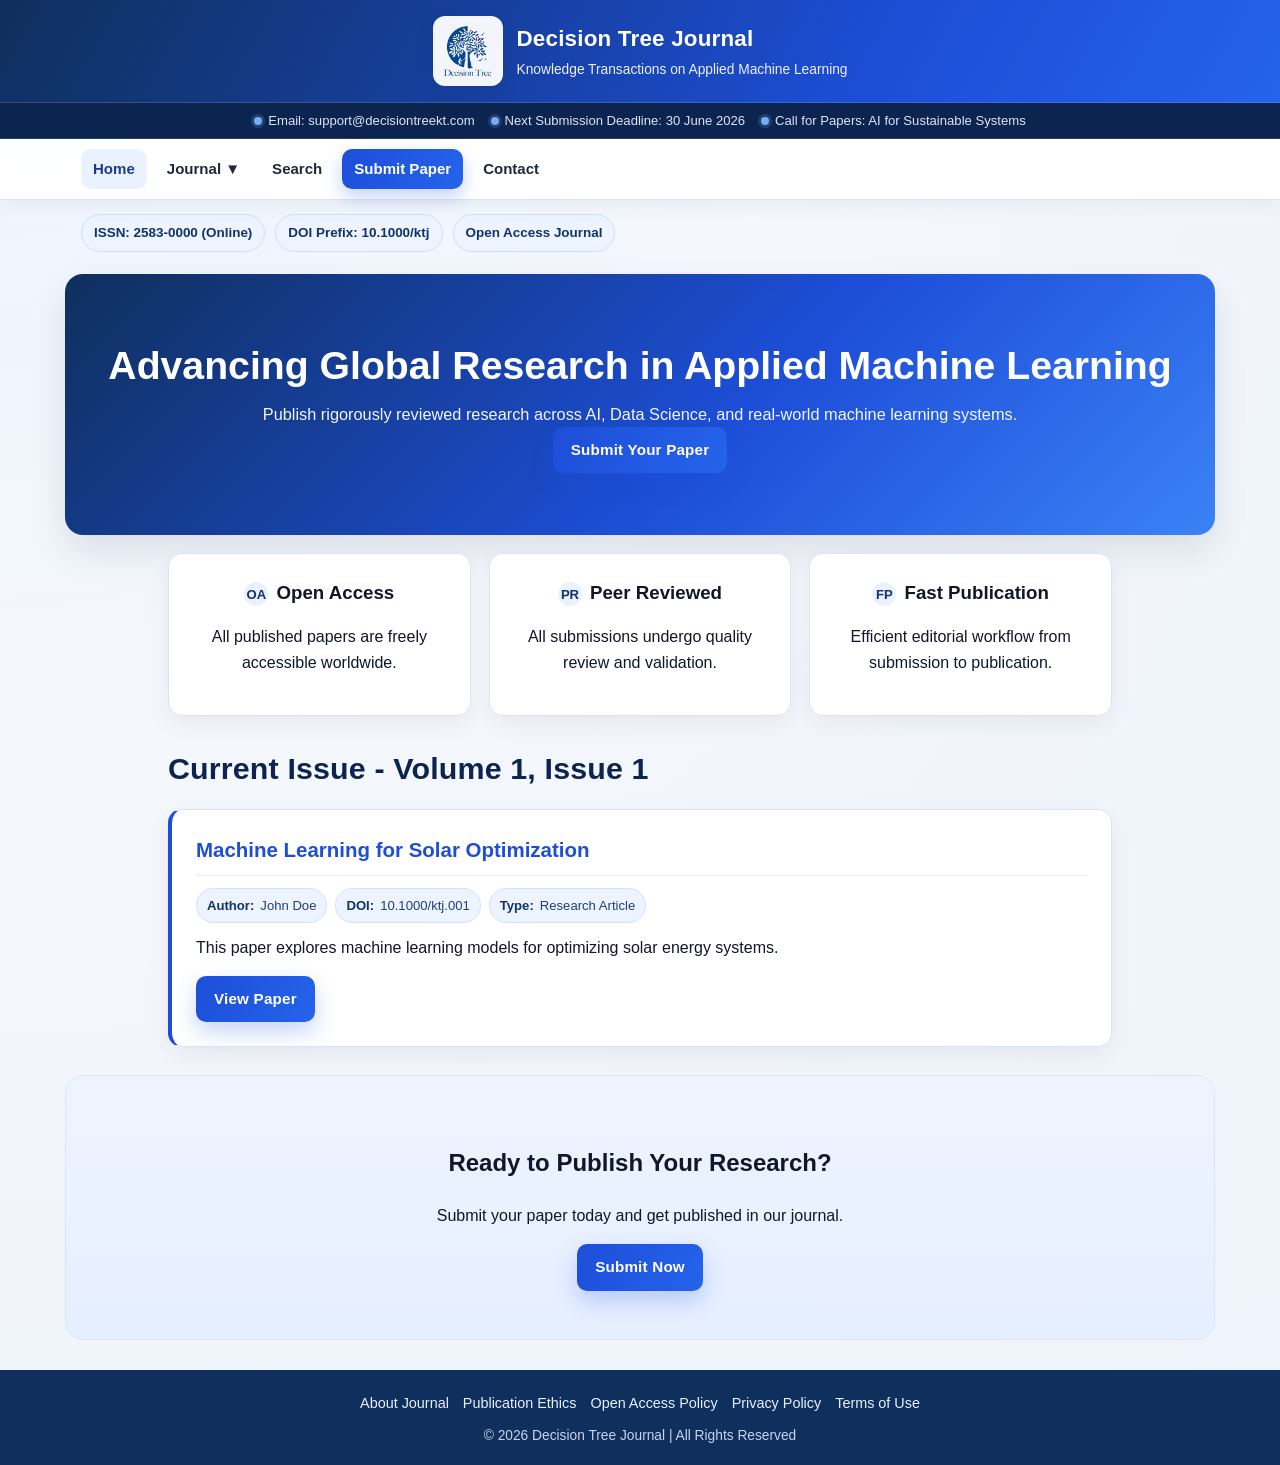
==== commit 65029ad1: "Add utility bar with contact information and submission deadline, enhance breadcrumb navigation, and" ====
--- a/index.html
+++ b/index.html
@@ -24,6 +24,14 @@
     </div>
   </div>
 </header>
+
+<section class="utility-bar">
+  <div class="utility-container">
+    <span class="utility-item"><span class="utility-dot"></span>Email: support@decisiontreekt.com</span>
+    <span class="utility-item"><span class="utility-dot"></span>Next Submission Deadline: 30 June 2026</span>
+    <span class="utility-item"><span class="utility-dot"></span>Call for Papers: AI for Sustainable Systems</span>
+  </div>
+</section>
 
 <!-- ===== NAVBAR ===== -->
 <nav>
@@ -53,7 +61,7 @@
       </div>
 
       <a href="search.html">Search</a>
-      <a href="submit.html">Submit Paper</a>
+      <a href="submit.html" class="nav-cta">Submit Paper</a>
       <a href="contact.html">Contact</a>
 
     </div>
@@ -74,8 +82,8 @@
 
 <!-- HERO -->
 <section class="hero">
-  <h2>Advancing Research in Machine Learning</h2>
-  <p>Publish high-quality research papers in AI, Data Science, and Applied Machine Learning.</p>
+  <h2>Advancing Global Research in Applied Machine Learning</h2>
+  <p>Publish rigorously reviewed research across AI, Data Science, and real-world machine learning systems.</p>
 
   <a href="submit.html" class="btn">Submit Your Paper</a>
 </section>
@@ -84,18 +92,18 @@
 <section class="features container">
 
   <div class="feature-box">
-    <h3>Open Access</h3>
+    <h3><span class="icon-chip">OA</span>Open Access</h3>
     <p>All published papers are freely accessible worldwide.</p>
   </div>
 
   <div class="feature-box">
-    <h3>Peer Reviewed</h3>
+    <h3><span class="icon-chip">PR</span>Peer Reviewed</h3>
     <p>All submissions undergo quality review and validation.</p>
   </div>
 
   <div class="feature-box">
-    <h3>Fast Publication</h3>
-    <p>Quick review and publishing process for researchers.</p>
+    <h3><span class="icon-chip">FP</span>Fast Publication</h3>
+    <p>Efficient editorial workflow from submission to publication.</p>
   </div>
 
 </section>
@@ -110,8 +118,10 @@
   <a href="paper1.html">Machine Learning for Solar Optimization</a>
 </h2>
 
-<div class="meta">
-Authors: John Doe | DOI: 10.1000/ktj.001
+<div class="meta-row">
+  <span class="meta-pill"><span class="meta-label">Author:</span><span class="meta-value">John Doe</span></span>
+  <span class="meta-pill"><span class="meta-label">DOI:</span><span class="meta-value">10.1000/ktj.001</span></span>
+  <span class="meta-pill"><span class="meta-label">Type:</span><span class="meta-value">Research Article</span></span>
 </div>
 
 <div class="abstract">
--- a/style.css
+++ b/style.css
@@ -76,6 +76,39 @@
   opacity: 0.92;
 }
 
+.utility-bar {
+  background: #0b2550;
+  color: #e8f0ff;
+  border-bottom: 1px solid rgba(255, 255, 255, 0.12);
+}
+
+.utility-container {
+  max-width: 1150px;
+  margin: 0 auto;
+  padding: 7px 16px;
+  display: flex;
+  flex-wrap: wrap;
+  gap: 8px 16px;
+  justify-content: center;
+  align-items: center;
+  font-size: 0.82rem;
+}
+
+.utility-item {
+  display: inline-flex;
+  align-items: center;
+  gap: 6px;
+  opacity: 0.95;
+}
+
+.utility-dot {
+  width: 8px;
+  height: 8px;
+  border-radius: 50%;
+  background: #7fb3ff;
+  box-shadow: 0 0 0 3px rgba(127, 179, 255, 0.2);
+}
+
 nav {
   position: sticky;
   top: 0;
@@ -119,6 +152,18 @@
   padding: 8px 12px;
   border-radius: 10px;
   transition: all 0.2s ease;
+}
+
+.nav-links a.nav-cta {
+  background: linear-gradient(120deg, #1d4ed8 0%, #2563eb 100%);
+  color: #ffffff;
+  box-shadow: 0 8px 18px rgba(29, 78, 216, 0.25);
+}
+
+.nav-links a.nav-cta:hover,
+.nav-links a.nav-cta.active {
+  background: linear-gradient(120deg, #1e40af 0%, #1d4ed8 100%);
+  color: #ffffff;
 }
 
 .nav-links a.active,
@@ -196,6 +241,34 @@
   padding: 0 16px;
 }
 
+.breadcrumb-wrap {
+  max-width: 1150px;
+  margin: 10px auto 0;
+  padding: 0 16px;
+}
+
+.breadcrumb {
+  display: inline-flex;
+  align-items: center;
+  flex-wrap: wrap;
+  gap: 7px;
+  background: #ffffff;
+  border: 1px solid var(--border);
+  border-radius: 999px;
+  padding: 7px 12px;
+  font-size: 0.84rem;
+  color: var(--text-muted);
+}
+
+.breadcrumb a {
+  color: #123369;
+  font-weight: 600;
+}
+
+.breadcrumb .sep {
+  color: #7b8cab;
+}
+
 .publication-badges {
   display: flex;
   flex-wrap: wrap;
@@ -214,6 +287,20 @@
   font-weight: 600;
 }
 
+.icon-chip {
+  display: inline-flex;
+  align-items: center;
+  justify-content: center;
+  width: 24px;
+  height: 24px;
+  border-radius: 999px;
+  margin-right: 8px;
+  font-size: 0.82rem;
+  background: #eaf1ff;
+  color: #123369;
+  vertical-align: middle;
+}
+
 .hero {
   margin: 22px auto 0;
   max-width: 1150px;
@@ -288,9 +375,41 @@
   padding-bottom: 8px;
 }
 
+.card h3 {
+  margin-top: 0;
+  color: #123369;
+}
+
 .meta {
   color: var(--text-muted);
   font-size: 0.94rem;
+}
+
+.meta-row {
+  display: flex;
+  flex-wrap: wrap;
+  gap: 8px;
+  margin: 8px 0 12px;
+}
+
+.meta-pill {
+  display: inline-flex;
+  align-items: center;
+  gap: 6px;
+  border-radius: 999px;
+  padding: 6px 10px;
+  font-size: 0.82rem;
+  color: #123369;
+  background: #eef4ff;
+  border: 1px solid #cfe1ff;
+}
+
+.meta-label {
+  font-weight: 700;
+}
+
+.meta-value {
+  color: #1f3f76;
 }
 
 .abstract {
@@ -460,6 +579,16 @@
     padding: 0 12px;
   }
 
+  .breadcrumb-wrap {
+    padding: 0 12px;
+  }
+
+  .utility-container {
+    justify-content: flex-start;
+    padding: 7px 12px;
+    font-size: 0.78rem;
+  }
+
   .publication-badges span {
     font-size: 0.8rem;
     padding: 6px 10px;
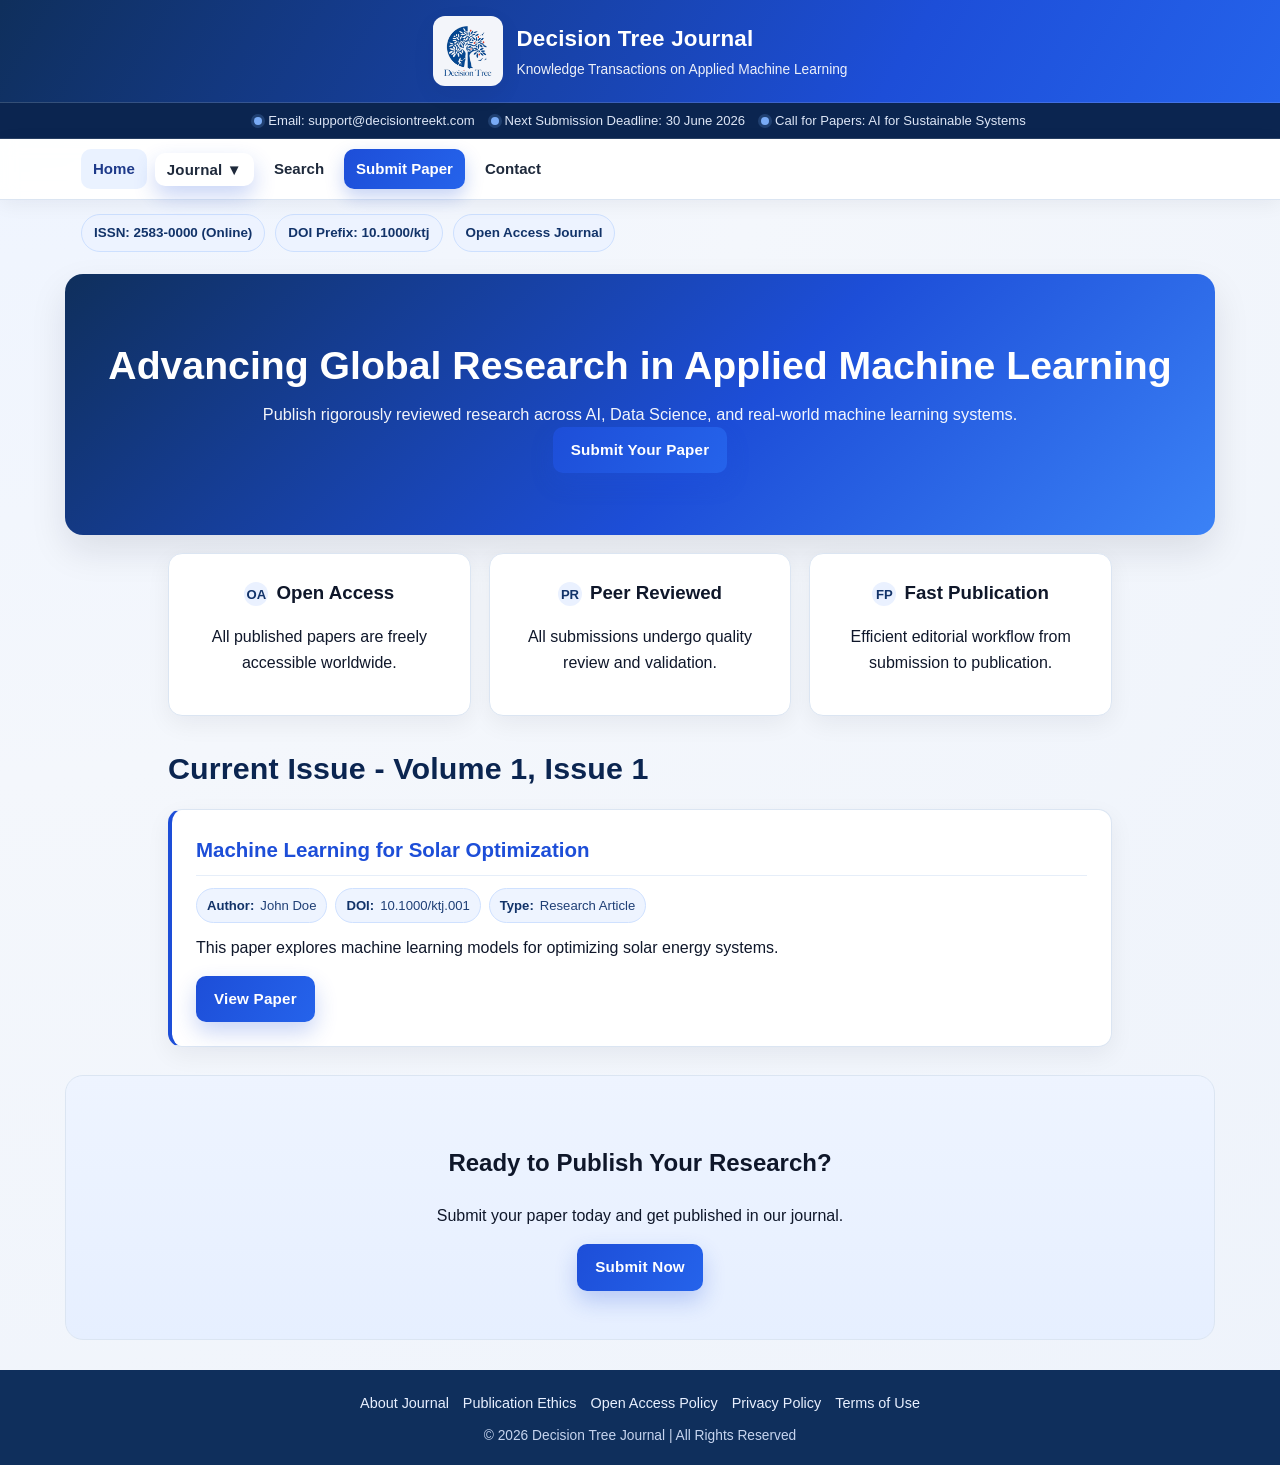
==== commit 83470b19: "Revamp website layout by adding a header, utility bar, and navigation enhancements; update content s" ====
--- a/index.html
+++ b/index.html
@@ -16,7 +16,7 @@
 <header>
   <div class="header-container">
     <div class="logo-box">
-      <img src="images/logo.png" class="logo" alt="Logo">
+      <img src="images/logo.png" class="logo" alt="Decision Tree Logo">
     </div>
     <div>
       <h1>Decision Tree Journal</h1>
@@ -38,9 +38,9 @@
   <div class="nav-container">
 
     <!-- Hamburger -->
-    <div class="menu-toggle" onclick="toggleMenu()">
+    <button class="menu-toggle" type="button" aria-label="Toggle menu" aria-controls="navLinks" aria-expanded="false" onclick="toggleMenu()">
       &#9776;
-    </div>
+    </button>
 
     <!-- Links -->
     <div class="nav-links" id="navLinks">
@@ -49,9 +49,9 @@
 
       <!-- DROPDOWN -->
       <div class="dropdown">
-        <a href="#" onclick="toggleDropdown(event)">
+        <button class="dropdown-toggle" type="button" aria-label="Toggle journal menu" aria-expanded="false" onclick="toggleDropdown(event)">
           Journal ▼
-        </a>
+        </button>
 
         <div class="dropdown-content">
           <a href="index.html">Current Issue</a>
@@ -162,22 +162,31 @@
 function toggleMenu() {
   let menu = document.getElementById("navLinks");
   menu.classList.toggle("show");
+  let btn = document.querySelector(".menu-toggle");
+  btn.setAttribute("aria-expanded", menu.classList.contains("show") ? "true" : "false");
 }
 
 /* DROPDOWN CLICK (MOBILE) */
 function toggleDropdown(event) {
-  event.preventDefault();
   let content = event.currentTarget.nextElementSibling;
+  let toggle = event.currentTarget;
   document.querySelectorAll(".dropdown-content").forEach(el => {
     if (el !== content) el.classList.remove("show-dropdown");
   });
+  document.querySelectorAll(".dropdown-toggle").forEach(btn => {
+    if (btn !== toggle) btn.setAttribute("aria-expanded", "false");
+  });
   content.classList.toggle("show-dropdown");
+  toggle.setAttribute("aria-expanded", content.classList.contains("show-dropdown") ? "true" : "false");
 }
 
 document.addEventListener("click", function(e) {
   if (!e.target.closest(".dropdown")) {
     document.querySelectorAll(".dropdown-content").forEach(el => {
       el.classList.remove("show-dropdown");
+    });
+    document.querySelectorAll(".dropdown-toggle").forEach(btn => {
+      btn.setAttribute("aria-expanded", "false");
     });
   }
 });
--- a/style.css
+++ b/style.css
@@ -142,10 +142,13 @@
   color: var(--text);
   padding: 6px 10px;
   border-radius: 10px;
+  border: 1px solid transparent;
+  background: transparent;
 }
 
 .nav-links a,
-.dropdown > a {
+.dropdown > a,
+.dropdown-toggle {
   color: #1e293b;
   font-weight: 600;
   font-size: 0.94rem;
@@ -154,6 +157,12 @@
   transition: all 0.2s ease;
 }
 
+.dropdown-toggle {
+  border: none;
+  background: transparent;
+  cursor: pointer;
+}
+
 .nav-links a.nav-cta {
   background: linear-gradient(120deg, #1d4ed8 0%, #2563eb 100%);
   color: #ffffff;
@@ -169,9 +178,19 @@
 .nav-links a.active,
 .nav-links a:hover,
 .dropdown > a:hover,
-.dropdown > a.active {
+.dropdown > a.active,
+.dropdown-toggle:hover,
+.dropdown-toggle.active {
   background: #eaf2ff;
   color: var(--primary-dark);
+}
+
+a:focus-visible,
+button:focus-visible,
+.dropdown-toggle:focus-visible,
+.menu-toggle:focus-visible {
+  outline: 2px solid #2563eb;
+  outline-offset: 2px;
 }
 
 .dropdown {
@@ -361,6 +380,66 @@
   padding: 24px;
   margin-bottom: 18px;
   box-shadow: var(--shadow-sm);
+}
+
+.article-layout {
+  display: grid;
+  grid-template-columns: 2fr 1fr;
+  gap: 18px;
+  align-items: start;
+}
+
+.article-main,
+.article-aside {
+  margin-bottom: 0;
+}
+
+.aside-title {
+  margin: 0 0 10px;
+  font-size: 1.02rem;
+  color: #123369;
+}
+
+.info-list {
+  list-style: none;
+  margin: 0;
+  padding: 0;
+}
+
+.info-list li {
+  padding: 8px 0;
+  border-bottom: 1px solid #e8eef9;
+  font-size: 0.9rem;
+  color: #314768;
+}
+
+.info-list li:last-child {
+  border-bottom: none;
+}
+
+.keyword-list {
+  display: flex;
+  flex-wrap: wrap;
+  gap: 7px;
+}
+
+.keyword-tag {
+  border: 1px solid #cfe1ff;
+  background: #eef4ff;
+  color: #123369;
+  border-radius: 999px;
+  font-size: 0.78rem;
+  padding: 5px 9px;
+}
+
+.citation-box {
+  margin-top: 12px;
+  padding: 10px;
+  border-radius: 10px;
+  border: 1px dashed #c7d7f2;
+  background: #f7faff;
+  color: #2a3f63;
+  font-size: 0.86rem;
 }
 
 .paper {
@@ -612,8 +691,13 @@
   }
 
   .nav-links a,
-  .dropdown > a {
+  .dropdown > a,
+  .dropdown-toggle {
     padding: 10px 12px;
+  }
+
+  .nav-links a.nav-cta {
+    text-align: center;
   }
 
   .nav-links.show {
@@ -638,4 +722,44 @@
   .card {
     padding: 18px;
   }
+
+  .article-layout {
+    grid-template-columns: 1fr;
+  }
+}
+
+@media (max-width: 480px) {
+  .utility-container {
+    gap: 6px 10px;
+  }
+
+  .publication-badges {
+    gap: 8px;
+  }
+
+  .publication-badges span,
+  .meta-pill,
+  .keyword-tag {
+    font-size: 0.76rem;
+  }
+
+  .breadcrumb {
+    width: 100%;
+    border-radius: 12px;
+  }
+
+  .hero h2 {
+    font-size: 1.45rem;
+  }
+
+  .hero p {
+    font-size: 0.92rem;
+  }
+
+  .btn,
+  button,
+  .nav-links a.nav-cta {
+    width: 100%;
+    text-align: center;
+  }
 }
